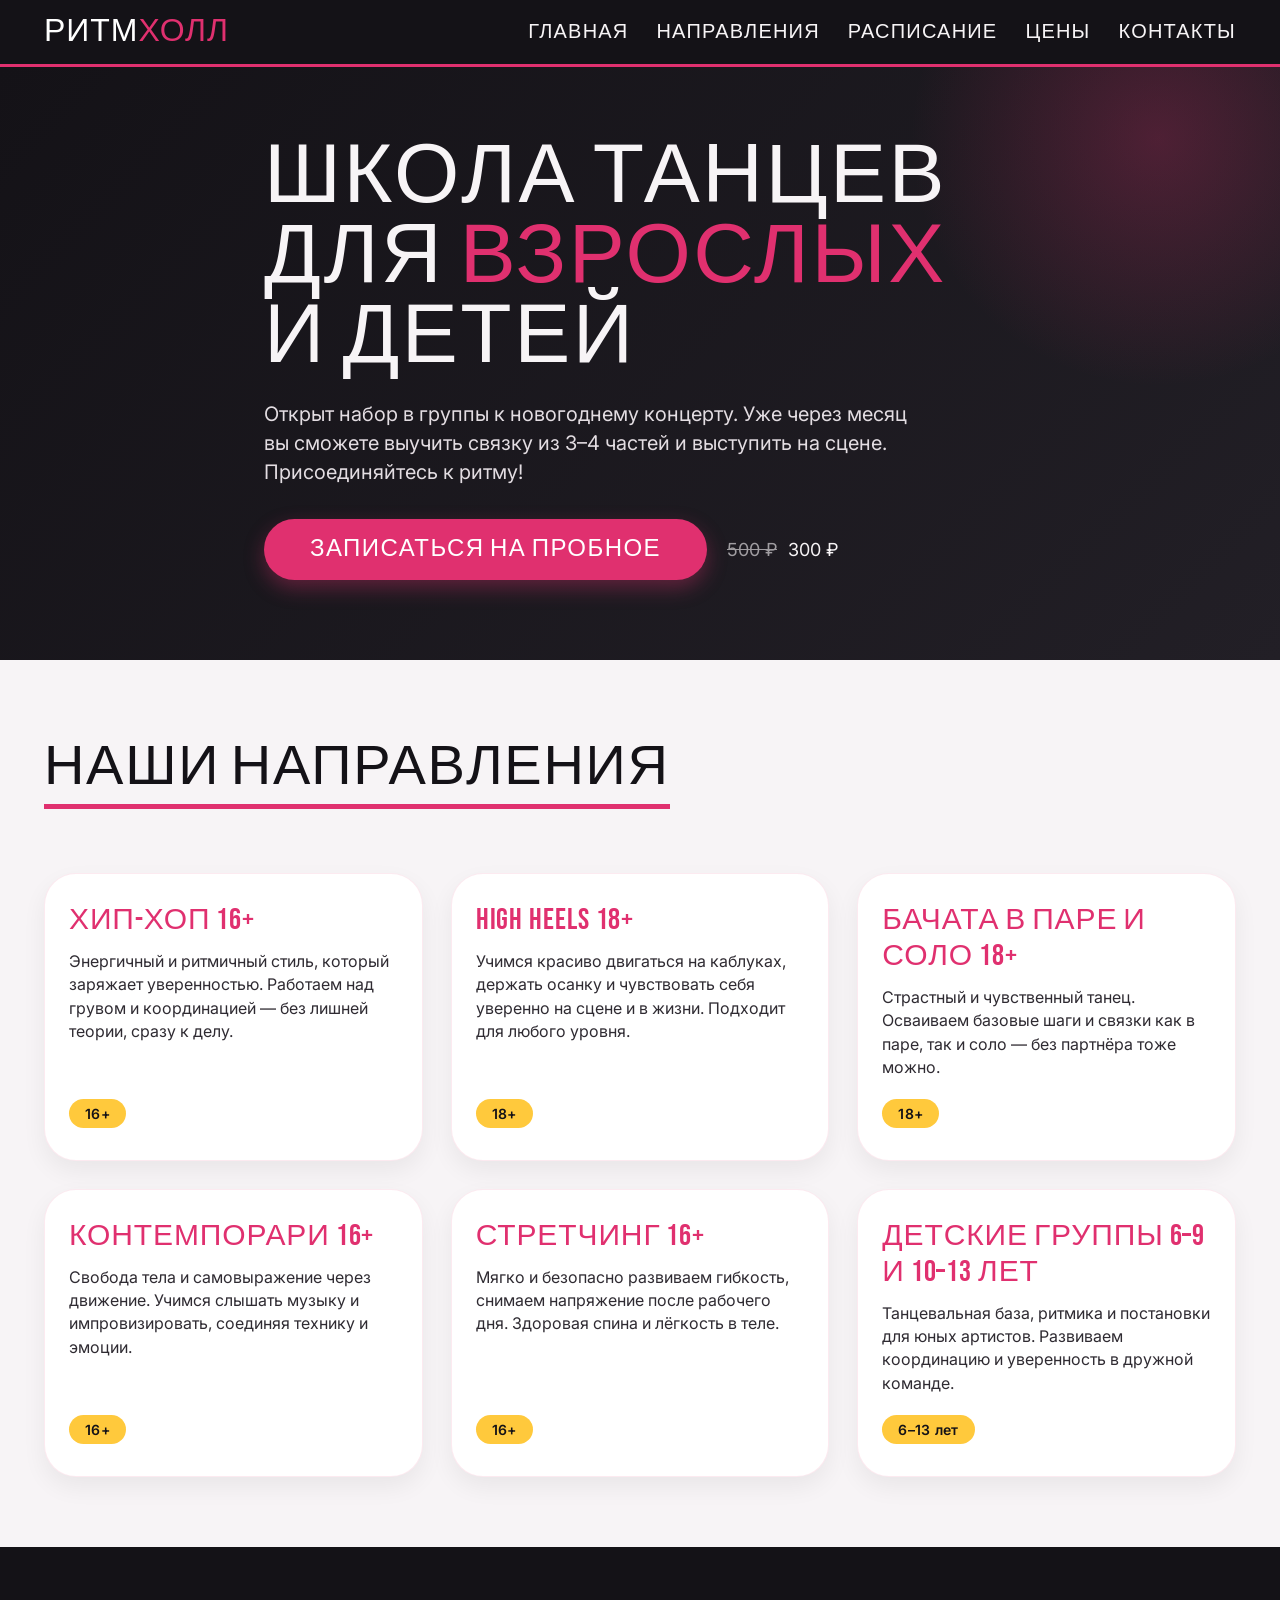
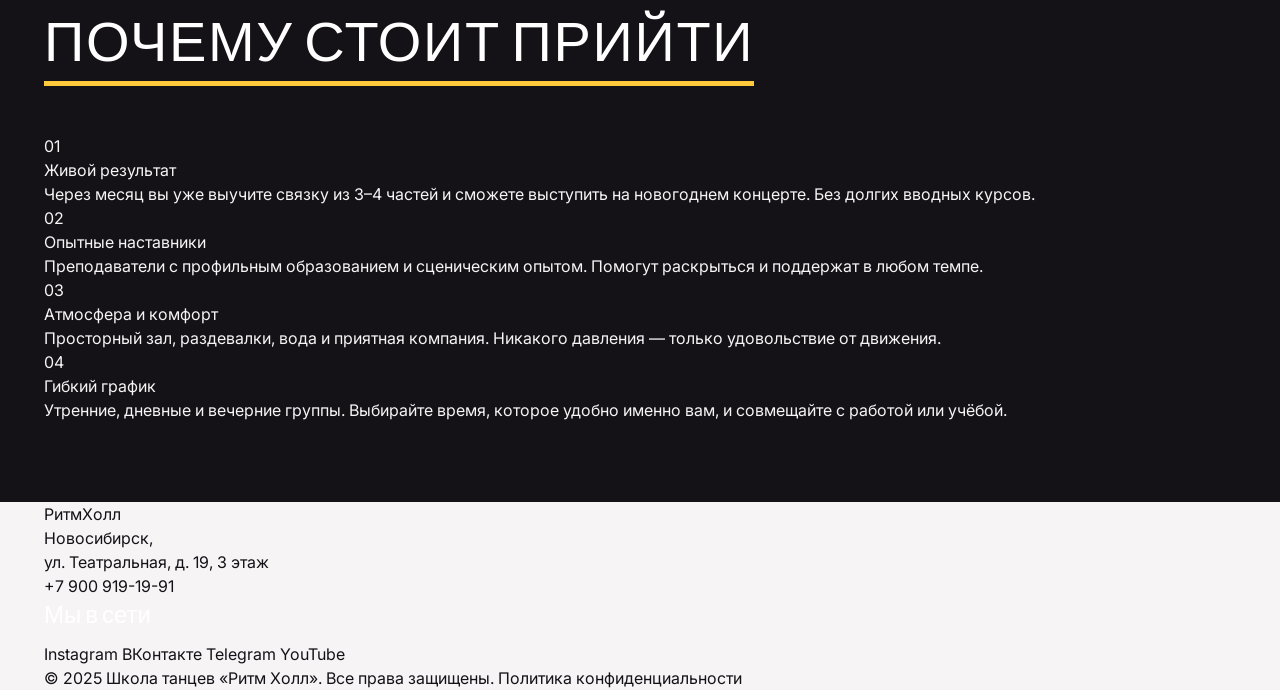
==== index.html @ 7a916256 "Initial commit: 11 pages, styles, prompts" ====
<!DOCTYPE html>
<html lang="ru">
<head>
    <meta charset="UTF-8">
    <meta name="viewport" content="width=device-width, initial-scale=1.0">
    <title>Ритм Холл — школа танцев для взрослых и детей</title>
    
    <!-- Google Fonts: Bebas Neue для заголовков, Inter для текста -->
    <link rel="preconnect" href="https://fonts.googleapis.com">
    <link rel="preconnect" href="https://fonts.gstatic.com" crossorigin>
    <link href="https://fonts.googleapis.com/css2?family=Bebas+Neue&family=Inter:opsz,wght@14..32,300..700&display=swap" rel="stylesheet">
    
    <!-- Подключение наших стилей -->
    <link rel="stylesheet" href="css/style.css">
</head>
<body>

    <!-- ШАПКА -->
    <header class="header">
        <div class="container header-inner">
            <div class="logo">Ритм<span>Холл</span></div>
            <nav>
                <ul class="nav-menu">
                    <li><a href="index.html" class="nav-link">Главная</a></li>
                    <li><a href="styles.html" class="nav-link">Направления</a></li>
                    <li><a href="schedule.html" class="nav-link">Расписание</a></li>
                    <li><a href="prices.html" class="nav-link">Цены</a></li>
                    <li><a href="contacts.html" class="nav-link">Контакты</a></li>
                </ul>
            </nav>
        </div>
    </header>

    <!-- ПЕРВЫЙ ЭКРАН (HERO) -->
    <section class="hero">
        <div class="container hero-content">
            <h1>Школа танцев<br> для <span>взрослых</span><br> и детей</h1>
            <p class="hero-subtitle">
                Открыт набор в группы к новогоднему концерту. 
                Уже через месяц вы сможете выучить связку из 3–4 частей 
                и выступить на сцене. Присоединяйтесь к ритму!
            </p>
            <div>
                <a href="contacts.html" class="btn">Записаться на пробное</a>
                <span class="btn-price"><s>500 ₽</s> 300 ₽</span>
            </div>
        </div>
    </section>

    <!-- НАПРАВЛЕНИЯ -->
    <section id="directions" class="directions">
        <div class="container">
            <h2 class="section-title">Наши направления</h2>
            <div class="directions-grid">
                <!-- 1. Хип-хоп 16+ -->
                <div class="card">
                    <div class="card-title">Хип-хоп 16+</div>
                    <p class="card-desc">Энергичный и ритмичный стиль, который заряжает уверенностью. Работаем над грувом и координацией — без лишней теории, сразу к делу.</p>
                    <span class="card-tag">16+</span>
                </div>
                <!-- 2. High heels 18+ -->
                <div class="card">
                    <div class="card-title">High heels 18+</div>
                    <p class="card-desc">Учимся красиво двигаться на каблуках, держать осанку и чувствовать себя уверенно на сцене и в жизни. Подходит для любого уровня.</p>
                    <span class="card-tag">18+</span>
                </div>
                <!-- 3. Бачата в паре и соло 18+ -->
                <div class="card">
                    <div class="card-title">Бачата в паре и соло 18+</div>
                    <p class="card-desc">Страстный и чувственный танец. Осваиваем базовые шаги и связки как в паре, так и соло — без партнёра тоже можно.</p>
                    <span class="card-tag">18+</span>
                </div>
                <!-- 4. Контемпорари 16+ -->
                <div class="card">
                    <div class="card-title">Контемпорари 16+</div>
                    <p class="card-desc">Свобода тела и самовыражение через движение. Учимся слышать музыку и импровизировать, соединяя технику и эмоции.</p>
                    <span class="card-tag">16+</span>
                </div>
                <!-- 5. Стретчинг 16+ -->
                <div class="card">
                    <div class="card-title">Стретчинг 16+</div>
                    <p class="card-desc">Мягко и безопасно развиваем гибкость, снимаем напряжение после рабочего дня. Здоровая спина и лёгкость в теле.</p>
                    <span class="card-tag">16+</span>
                </div>
                <!-- 6. Детские группы 6–9 и 10–13 лет -->
                <div class="card">
                    <div class="card-title">Детские группы 6–9 и 10–13 лет</div>
                    <p class="card-desc">Танцевальная база, ритмика и постановки для юных артистов. Развиваем координацию и уверенность в дружной команде.</p>
                    <span class="card-tag">6–13 лет</span>
                </div>
            </div>
        </div>
    </section>

    <!-- ПРЕИМУЩЕСТВА -->
    <section class="advantages">
        <div class="container">
            <h2 class="section-title">Почему стоит прийти</h2>
            <div class="advantages-grid">
                <div class="adv-item">
                    <div class="adv-icon">01</div>
                    <div class="adv-title">Живой результат</div>
                    <p class="adv-text">Через месяц вы уже выучите связку из 3–4 частей и сможете выступить на новогоднем концерте. Без долгих вводных курсов.</p>
                </div>
                <div class="adv-item">
                    <div class="adv-icon">02</div>
                    <div class="adv-title">Опытные наставники</div>
                    <p class="adv-text">Преподаватели с профильным образованием и сценическим опытом. Помогут раскрыться и поддержат в любом темпе.</p>
                </div>
                <div class="adv-item">
                    <div class="adv-icon">03</div>
                    <div class="adv-title">Атмосфера и комфорт</div>
                    <p class="adv-text">Просторный зал, раздевалки, вода и приятная компания. Никакого давления — только удовольствие от движения.</p>
                </div>
                <div class="adv-item">
                    <div class="adv-icon">04</div>
                    <div class="adv-title">Гибкий график</div>
                    <p class="adv-text">Утренние, дневные и вечерние группы. Выбирайте время, которое удобно именно вам, и совмещайте с работой или учёбой.</p>
                </div>
            </div>
        </div>
    </section>

    <!-- ПОДВАЛ -->
    <footer class="footer">
        <div class="container">
            <div class="footer-inner">
                <div class="footer-contacts">
                    <div class="logo-footer">Ритм<span>Холл</span></div>
                    <p>Новосибирск,<br> ул. Театральная, д. 19, 3 этаж</p>
                    <p><a href="tel:+79009191991" class="footer-phone">+7 900 919-19-91</a></p>
                </div>
                <div class="footer-social">
                    <div style="font-family: 'Bebas Neue', sans-serif; font-size: 24px; color: var(--white); margin-bottom: 8px;">Мы в сети</div>
                    <div class="social-links">
                        <a href="#" target="_blank">Instagram</a>
                        <a href="#" target="_blank">ВКонтакте</a>
                        <a href="#" target="_blank">Telegram</a>
                        <a href="#" target="_blank">YouTube</a>
                    </div>
                </div>
            </div>
            <div class="footer-policy">
                <span>© 2025 Школа танцев «Ритм Холл». Все права защищены.</span>
                <a href="privacy.html" class="btn-policy">Политика конфиденциальности</a>
            </div>
        </div>
    </footer>

</body>
</html>
---- css/style.css ----
/* ---------- СБРОС И БАЗОВЫЕ ПЕРЕМЕННЫЕ ---------- */
        * {
            margin: 0;
            padding: 0;
            box-sizing: border-box;
        }

        :root {
            --crimson: #E0306F;
            --black: #141217;
            --light: #F7F4F6;
            --yellow: #FFC93C;
            --white: #ffffff;
            --gray-soft: #e9e3e8;
        }

        body {
            background-color: var(--light);
            font-family: 'Inter', sans-serif;
            color: var(--black);
            line-height: 1.5;
            -webkit-font-smoothing: antialiased;
        }

        h1, h2, h3, .logo, .nav-link, .btn, .card-title {
            font-family: 'Bebas Neue', sans-serif;
            letter-spacing: 0.03em;
            font-weight: 400;
            line-height: 1.1;
        }

        a {
            text-decoration: none;
            color: inherit;
        }

        img {
            max-width: 100%;
            display: block;
        }

        .container {
            max-width: 1240px;
            margin: 0 auto;
            padding: 0 24px;
        }

        /* ---------- ШАПКА ---------- */
        .header {
            background-color: var(--black);
            color: var(--light);
            padding: 16px 0;
            border-bottom: 3px solid var(--crimson);
            position: sticky;
            top: 0;
            z-index: 10;
        }

        .header-inner {
            display: flex;
            align-items: center;
            justify-content: space-between;
            flex-wrap: wrap;
            gap: 20px;
        }

        .logo {
            font-size: 32px;
            color: var(--white);
            line-height: 1;
            text-transform: uppercase;
        }

        .logo span {
            color: var(--crimson);
        }

        .nav-menu {
            display: flex;
            flex-wrap: wrap;
            gap: 28px;
            list-style: none;
        }

        .nav-link {
            font-size: 20px;
            color: var(--light);
            transition: color 0.2s ease;
            text-transform: uppercase;
            letter-spacing: 0.06em;
        }

        .nav-link:hover {
            color: var(--yellow);
        }

        /* ---------- HERO ---------- */
        .hero {
            background: linear-gradient(135deg, var(--black) 0%, #221f26 100%);
            color: var(--light);
            padding: 70px 0 80px;
            position: relative;
            overflow: hidden;
        }

        .hero::after {
            content: "";
            position: absolute;
            top: -30%;
            right: -10%;
            width: 500px;
            height: 500px;
            background: radial-gradient(circle, rgba(224, 48, 111, 0.25) 0%, transparent 70%);
            border-radius: 50%;
            pointer-events: none;
            z-index: 0;
        }

        .hero-content {
            position: relative;
            z-index: 1;
            max-width: 800px;
        }

        .hero h1 {
            font-size: clamp(48px, 10vw, 84px);
            line-height: 0.95;
            margin-bottom: 24px;
            text-transform: uppercase;
        }

        .hero h1 span {
            color: var(--crimson);
        }

        .hero-subtitle {
            font-size: 20px;
            font-weight: 400;
            max-width: 650px;
            margin-bottom: 32px;
            color: #e3dde2;
            line-height: 1.45;
        }

        .hero-subtitle strong {
            color: var(--yellow);
            font-weight: 600;
        }

        .btn {
            display: inline-block;
            background-color: var(--crimson);
            color: var(--white);
            font-size: 24px;
            padding: 14px 44px;
            border-radius: 60px;
            border: none;
            cursor: pointer;
            transition: all 0.25s ease;
            box-shadow: 0 8px 20px rgba(224, 48, 111, 0.35);
            text-transform: uppercase;
            letter-spacing: 0.06em;
            font-family: 'Bebas Neue', sans-serif;
            line-height: 1.2;
            border: 2px solid transparent;
        }

        .btn:hover {
            background-color: var(--yellow);
            color: var(--black);
            box-shadow: 0 10px 24px rgba(255, 201, 60, 0.5);
            transform: translateY(-2px);
            border-color: var(--black);
        }

        .btn-price {
            font-size: 18px;
            color: var(--light);
            margin-left: 16px;
            font-family: 'Inter', sans-serif;
            font-weight: 400;
            letter-spacing: 0;
        }

        .btn-price s {
            opacity: 0.6;
            margin-right: 6px;
        }

        /* ---------- НАПРАВЛЕНИЯ ---------- */
        .directions {
            padding: 80px 0 70px;
            background-color: var(--light);
        }

        .section-title {
            font-size: clamp(40px, 6vw, 56px);
            color: var(--black);
            margin-bottom: 16px;
            text-transform: uppercase;
            display: inline-block;
            border-bottom: 5px solid var(--crimson);
            padding-bottom: 8px;
            line-height: 1;
        }

        .directions-grid {
            display: grid;
            grid-template-columns: repeat(auto-fill, minmax(290px, 1fr));
            gap: 28px;
            margin-top: 48px;
        }

        .card {
            background-color: var(--white);
            border-radius: 32px;
            padding: 28px 24px 32px;
            box-shadow: 0 10px 24px rgba(20, 18, 23, 0.06);
            transition: transform 0.2s ease, box-shadow 0.2s ease;
            border: 1px solid rgba(224, 48, 111, 0.1);
            display: flex;
            flex-direction: column;
        }

        .card:hover {
            transform: translateY(-6px);
            box-shadow: 0 18px 32px rgba(224, 48, 111, 0.15);
            border-color: var(--crimson);
        }

        .card-title {
            font-size: 30px;
            color: var(--crimson);
            margin-bottom: 12px;
            line-height: 1.2;
            text-transform: uppercase;
        }

        .card-desc {
            font-size: 16px;
            color: #2f2b32;
            line-height: 1.45;
            flex-grow: 1;
        }

        .card-tag {
            display: inline-block;
            background-color: var(--yellow);
            color: var(--black);
            font-weight: 600;
            font-size: 14px;
            padding: 4px 16px;
            border-radius: 30px;
            margin-top: 20px;
            align-self: flex-start;
            font-family: 'Inter', sans-serif;
            letter-spacing: 0.02em;
        }

        /* ---------- ПРЕИМУЩЕСТВА ---------- */
        .advantages {
            background-color: var(--black);
            color: var(--light);
            padding: 70px 0 80px;
        }

        .advantages .section-title {
            color: var(--white);
            border-bottom-color: var(--yellow);
            margin-bottom: 48px;
        }
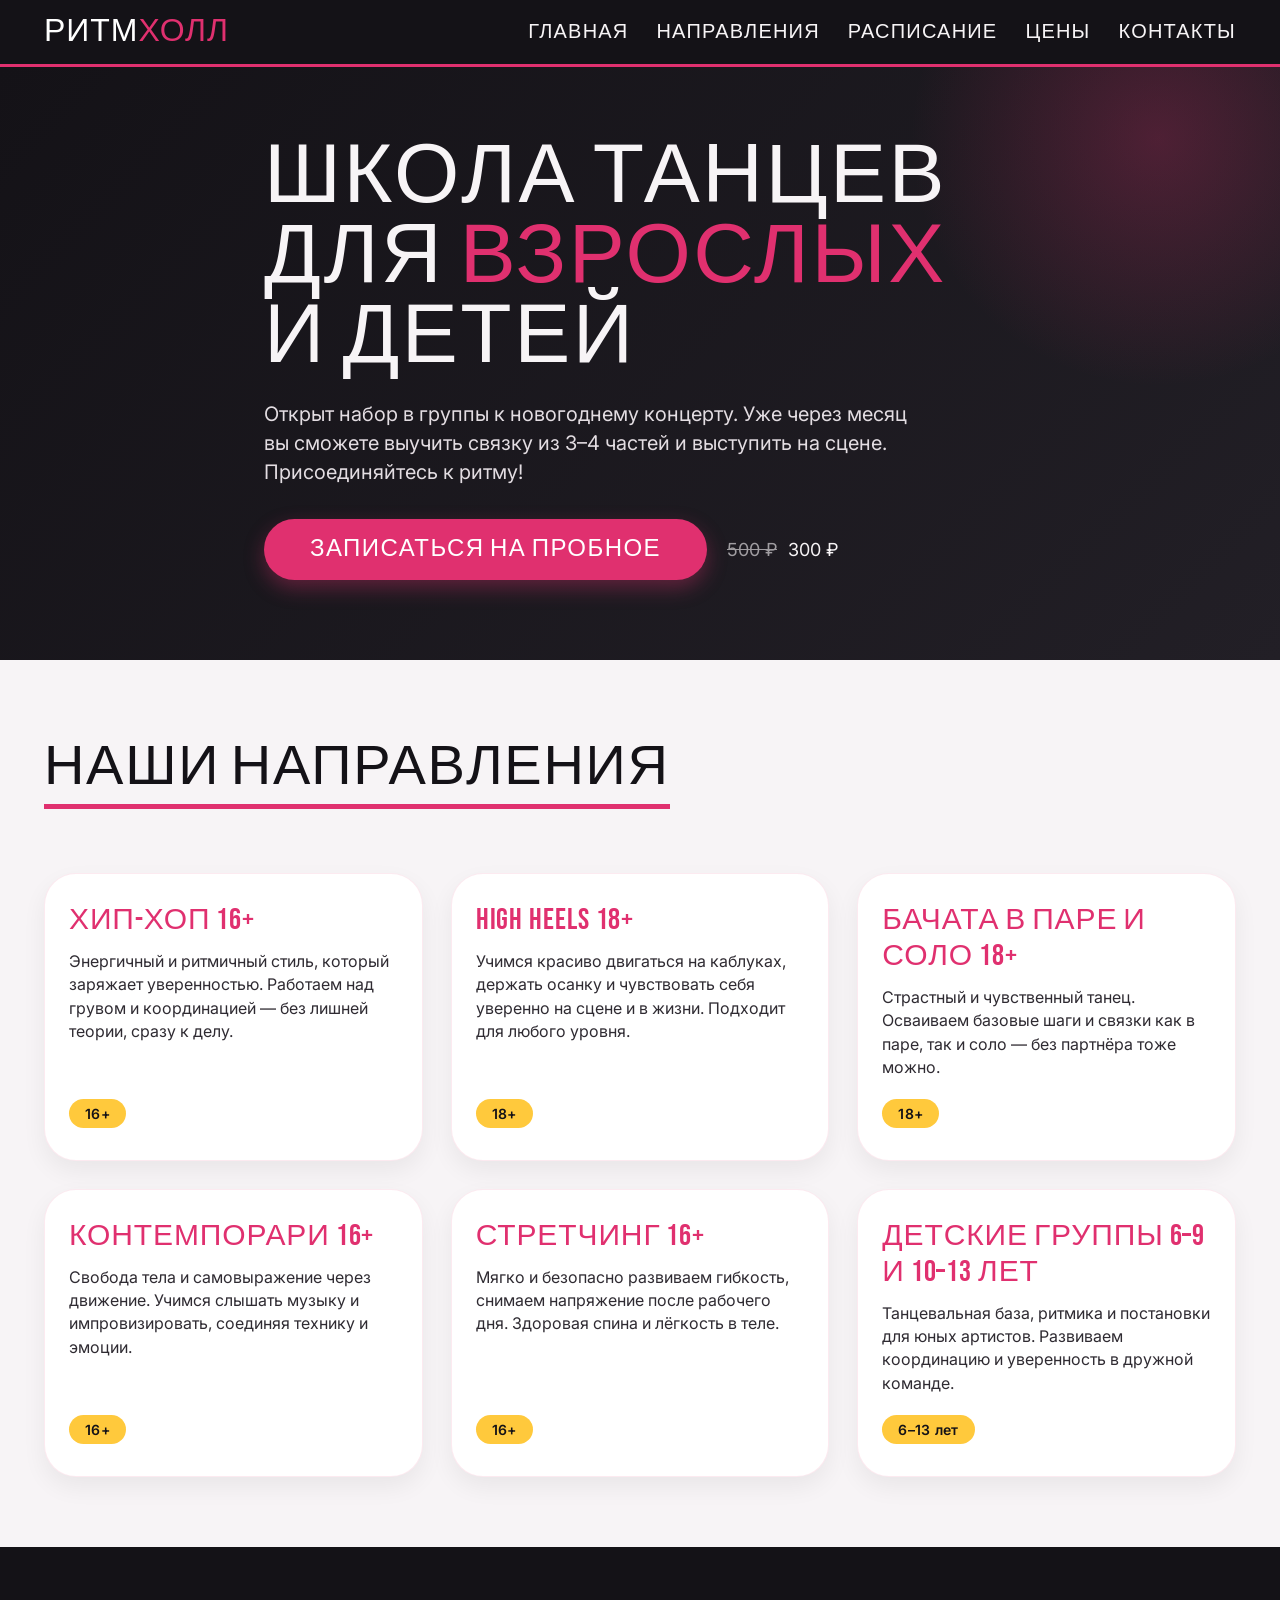
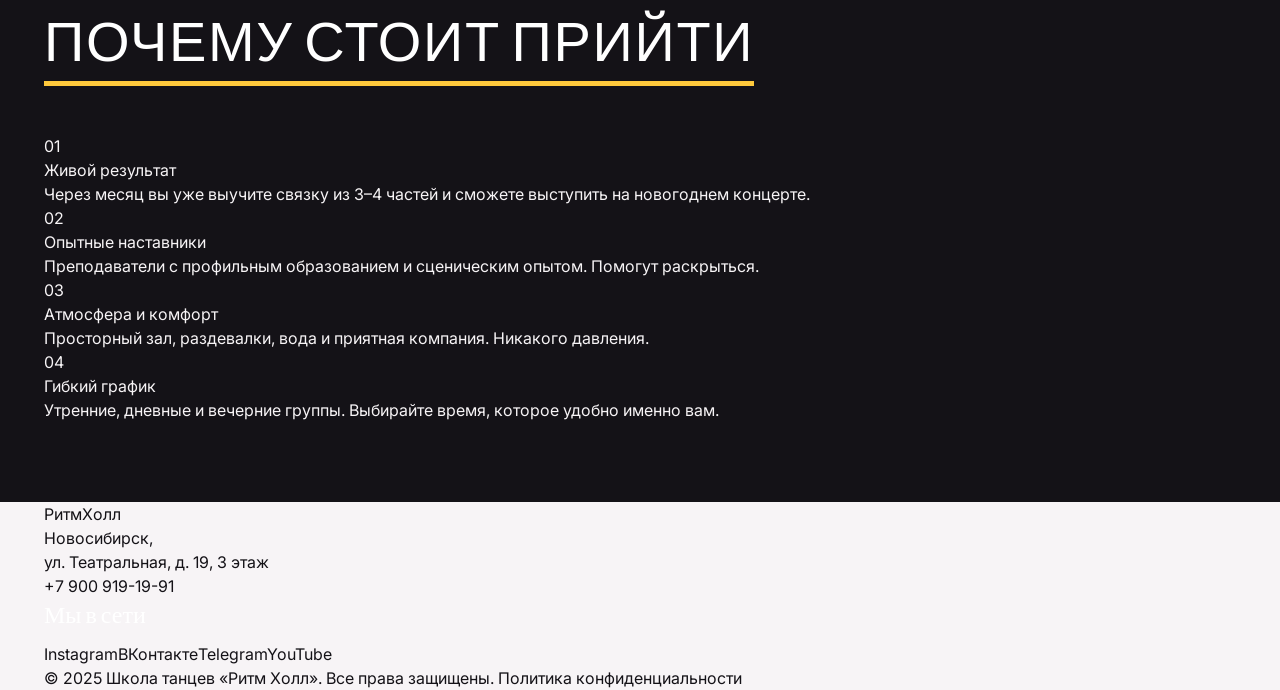
==== commit 15f42bf3: "Added GA4 to all pages and cleaned up HTML" ====
--- a/index.html
+++ b/index.html
@@ -1,21 +1,23 @@
 <!DOCTYPE html>
 <html lang="ru">
 <head>
+    <!-- Google tag (gtag.js) -->
+    <script async src="https://www.googletagmanager.com/gtag/js?id=G-K0RDRQXZ9W"></script>
+    <script>
+      window.dataLayer = window.dataLayer || [];
+      function gtag(){dataLayer.push(arguments);}
+      gtag('js', new Date());
+      gtag('config', 'G-K0RDRQXZ9W');
+    </script>
     <meta charset="UTF-8">
     <meta name="viewport" content="width=device-width, initial-scale=1.0">
     <title>Ритм Холл — школа танцев для взрослых и детей</title>
-    
-    <!-- Google Fonts: Bebas Neue для заголовков, Inter для текста -->
     <link rel="preconnect" href="https://fonts.googleapis.com">
     <link rel="preconnect" href="https://fonts.gstatic.com" crossorigin>
     <link href="https://fonts.googleapis.com/css2?family=Bebas+Neue&family=Inter:opsz,wght@14..32,300..700&display=swap" rel="stylesheet">
-    
-    <!-- Подключение наших стилей -->
     <link rel="stylesheet" href="css/style.css">
 </head>
 <body>
-
-    <!-- ШАПКА -->
     <header class="header">
         <div class="container header-inner">
             <div class="logo">Ритм<span>Холл</span></div>
@@ -31,15 +33,10 @@
         </div>
     </header>
 
-    <!-- ПЕРВЫЙ ЭКРАН (HERO) -->
     <section class="hero">
         <div class="container hero-content">
             <h1>Школа танцев<br> для <span>взрослых</span><br> и детей</h1>
-            <p class="hero-subtitle">
-                Открыт набор в группы к новогоднему концерту. 
-                Уже через месяц вы сможете выучить связку из 3–4 частей 
-                и выступить на сцене. Присоединяйтесь к ритму!
-            </p>
+            <p class="hero-subtitle">Открыт набор в группы к новогоднему концерту. Уже через месяц вы сможете выучить связку из 3–4 частей и выступить на сцене. Присоединяйтесь к ритму!</p>
             <div>
                 <a href="contacts.html" class="btn">Записаться на пробное</a>
                 <span class="btn-price"><s>500 ₽</s> 300 ₽</span>
@@ -47,81 +44,32 @@
         </div>
     </section>
 
-    <!-- НАПРАВЛЕНИЯ -->
     <section id="directions" class="directions">
         <div class="container">
             <h2 class="section-title">Наши направления</h2>
             <div class="directions-grid">
-                <!-- 1. Хип-хоп 16+ -->
-                <div class="card">
-                    <div class="card-title">Хип-хоп 16+</div>
-                    <p class="card-desc">Энергичный и ритмичный стиль, который заряжает уверенностью. Работаем над грувом и координацией — без лишней теории, сразу к делу.</p>
-                    <span class="card-tag">16+</span>
-                </div>
-                <!-- 2. High heels 18+ -->
-                <div class="card">
-                    <div class="card-title">High heels 18+</div>
-                    <p class="card-desc">Учимся красиво двигаться на каблуках, держать осанку и чувствовать себя уверенно на сцене и в жизни. Подходит для любого уровня.</p>
-                    <span class="card-tag">18+</span>
-                </div>
-                <!-- 3. Бачата в паре и соло 18+ -->
-                <div class="card">
-                    <div class="card-title">Бачата в паре и соло 18+</div>
-                    <p class="card-desc">Страстный и чувственный танец. Осваиваем базовые шаги и связки как в паре, так и соло — без партнёра тоже можно.</p>
-                    <span class="card-tag">18+</span>
-                </div>
-                <!-- 4. Контемпорари 16+ -->
-                <div class="card">
-                    <div class="card-title">Контемпорари 16+</div>
-                    <p class="card-desc">Свобода тела и самовыражение через движение. Учимся слышать музыку и импровизировать, соединяя технику и эмоции.</p>
-                    <span class="card-tag">16+</span>
-                </div>
-                <!-- 5. Стретчинг 16+ -->
-                <div class="card">
-                    <div class="card-title">Стретчинг 16+</div>
-                    <p class="card-desc">Мягко и безопасно развиваем гибкость, снимаем напряжение после рабочего дня. Здоровая спина и лёгкость в теле.</p>
-                    <span class="card-tag">16+</span>
-                </div>
-                <!-- 6. Детские группы 6–9 и 10–13 лет -->
-                <div class="card">
-                    <div class="card-title">Детские группы 6–9 и 10–13 лет</div>
-                    <p class="card-desc">Танцевальная база, ритмика и постановки для юных артистов. Развиваем координацию и уверенность в дружной команде.</p>
-                    <span class="card-tag">6–13 лет</span>
-                </div>
+                <div class="card"><div class="card-title">Хип-хоп 16+</div><p class="card-desc">Энергичный и ритмичный стиль, который заряжает уверенностью. Работаем над грувом и координацией — без лишней теории, сразу к делу.</p><span class="card-tag">16+</span></div>
+                <div class="card"><div class="card-title">High heels 18+</div><p class="card-desc">Учимся красиво двигаться на каблуках, держать осанку и чувствовать себя уверенно на сцене и в жизни. Подходит для любого уровня.</p><span class="card-tag">18+</span></div>
+                <div class="card"><div class="card-title">Бачата в паре и соло 18+</div><p class="card-desc">Страстный и чувственный танец. Осваиваем базовые шаги и связки как в паре, так и соло — без партнёра тоже можно.</p><span class="card-tag">18+</span></div>
+                <div class="card"><div class="card-title">Контемпорари 16+</div><p class="card-desc">Свобода тела и самовыражение через движение. Учимся слышать музыку и импровизировать, соединяя технику и эмоции.</p><span class="card-tag">16+</span></div>
+                <div class="card"><div class="card-title">Стретчинг 16+</div><p class="card-desc">Мягко и безопасно развиваем гибкость, снимаем напряжение после рабочего дня. Здоровая спина и лёгкость в теле.</p><span class="card-tag">16+</span></div>
+                <div class="card"><div class="card-title">Детские группы 6–9 и 10–13 лет</div><p class="card-desc">Танцевальная база, ритмика и постановки для юных артистов. Развиваем координацию и уверенность в дружной команде.</p><span class="card-tag">6–13 лет</span></div>
             </div>
         </div>
     </section>
 
-    <!-- ПРЕИМУЩЕСТВА -->
     <section class="advantages">
         <div class="container">
             <h2 class="section-title">Почему стоит прийти</h2>
             <div class="advantages-grid">
-                <div class="adv-item">
-                    <div class="adv-icon">01</div>
-                    <div class="adv-title">Живой результат</div>
-                    <p class="adv-text">Через месяц вы уже выучите связку из 3–4 частей и сможете выступить на новогоднем концерте. Без долгих вводных курсов.</p>
-                </div>
-                <div class="adv-item">
-                    <div class="adv-icon">02</div>
-                    <div class="adv-title">Опытные наставники</div>
-                    <p class="adv-text">Преподаватели с профильным образованием и сценическим опытом. Помогут раскрыться и поддержат в любом темпе.</p>
-                </div>
-                <div class="adv-item">
-                    <div class="adv-icon">03</div>
-                    <div class="adv-title">Атмосфера и комфорт</div>
-                    <p class="adv-text">Просторный зал, раздевалки, вода и приятная компания. Никакого давления — только удовольствие от движения.</p>
-                </div>
-                <div class="adv-item">
-                    <div class="adv-icon">04</div>
-                    <div class="adv-title">Гибкий график</div>
-                    <p class="adv-text">Утренние, дневные и вечерние группы. Выбирайте время, которое удобно именно вам, и совмещайте с работой или учёбой.</p>
-                </div>
+                <div class="adv-item"><div class="adv-icon">01</div><div class="adv-title">Живой результат</div><p class="adv-text">Через месяц вы уже выучите связку из 3–4 частей и сможете выступить на новогоднем концерте.</p></div>
+                <div class="adv-item"><div class="adv-icon">02</div><div class="adv-title">Опытные наставники</div><p class="adv-text">Преподаватели с профильным образованием и сценическим опытом. Помогут раскрыться.</p></div>
+                <div class="adv-item"><div class="adv-icon">03</div><div class="adv-title">Атмосфера и комфорт</div><p class="adv-text">Просторный зал, раздевалки, вода и приятная компания. Никакого давления.</p></div>
+                <div class="adv-item"><div class="adv-icon">04</div><div class="adv-title">Гибкий график</div><p class="adv-text">Утренние, дневные и вечерние группы. Выбирайте время, которое удобно именно вам.</p></div>
             </div>
         </div>
     </section>
 
-    <!-- ПОДВАЛ -->
     <footer class="footer">
         <div class="container">
             <div class="footer-inner">
@@ -131,12 +79,9 @@
                     <p><a href="tel:+79009191991" class="footer-phone">+7 900 919-19-91</a></p>
                 </div>
                 <div class="footer-social">
-                    <div style="font-family: 'Bebas Neue', sans-serif; font-size: 24px; color: var(--white); margin-bottom: 8px;">Мы в сети</div>
+                    <div style="font-family: 'Bebas Neue'; font-size: 24px; color: var(--white); margin-bottom: 8px;">Мы в сети</div>
                     <div class="social-links">
-                        <a href="#" target="_blank">Instagram</a>
-                        <a href="#" target="_blank">ВКонтакте</a>
-                        <a href="#" target="_blank">Telegram</a>
-                        <a href="#" target="_blank">YouTube</a>
+                        <a href="#" target="_blank">Instagram</a><a href="#" target="_blank">ВКонтакте</a><a href="#" target="_blank">Telegram</a><a href="#" target="_blank">YouTube</a>
                     </div>
                 </div>
             </div>
@@ -146,6 +91,5 @@
             </div>
         </div>
     </footer>
-
 </body>
 </html>
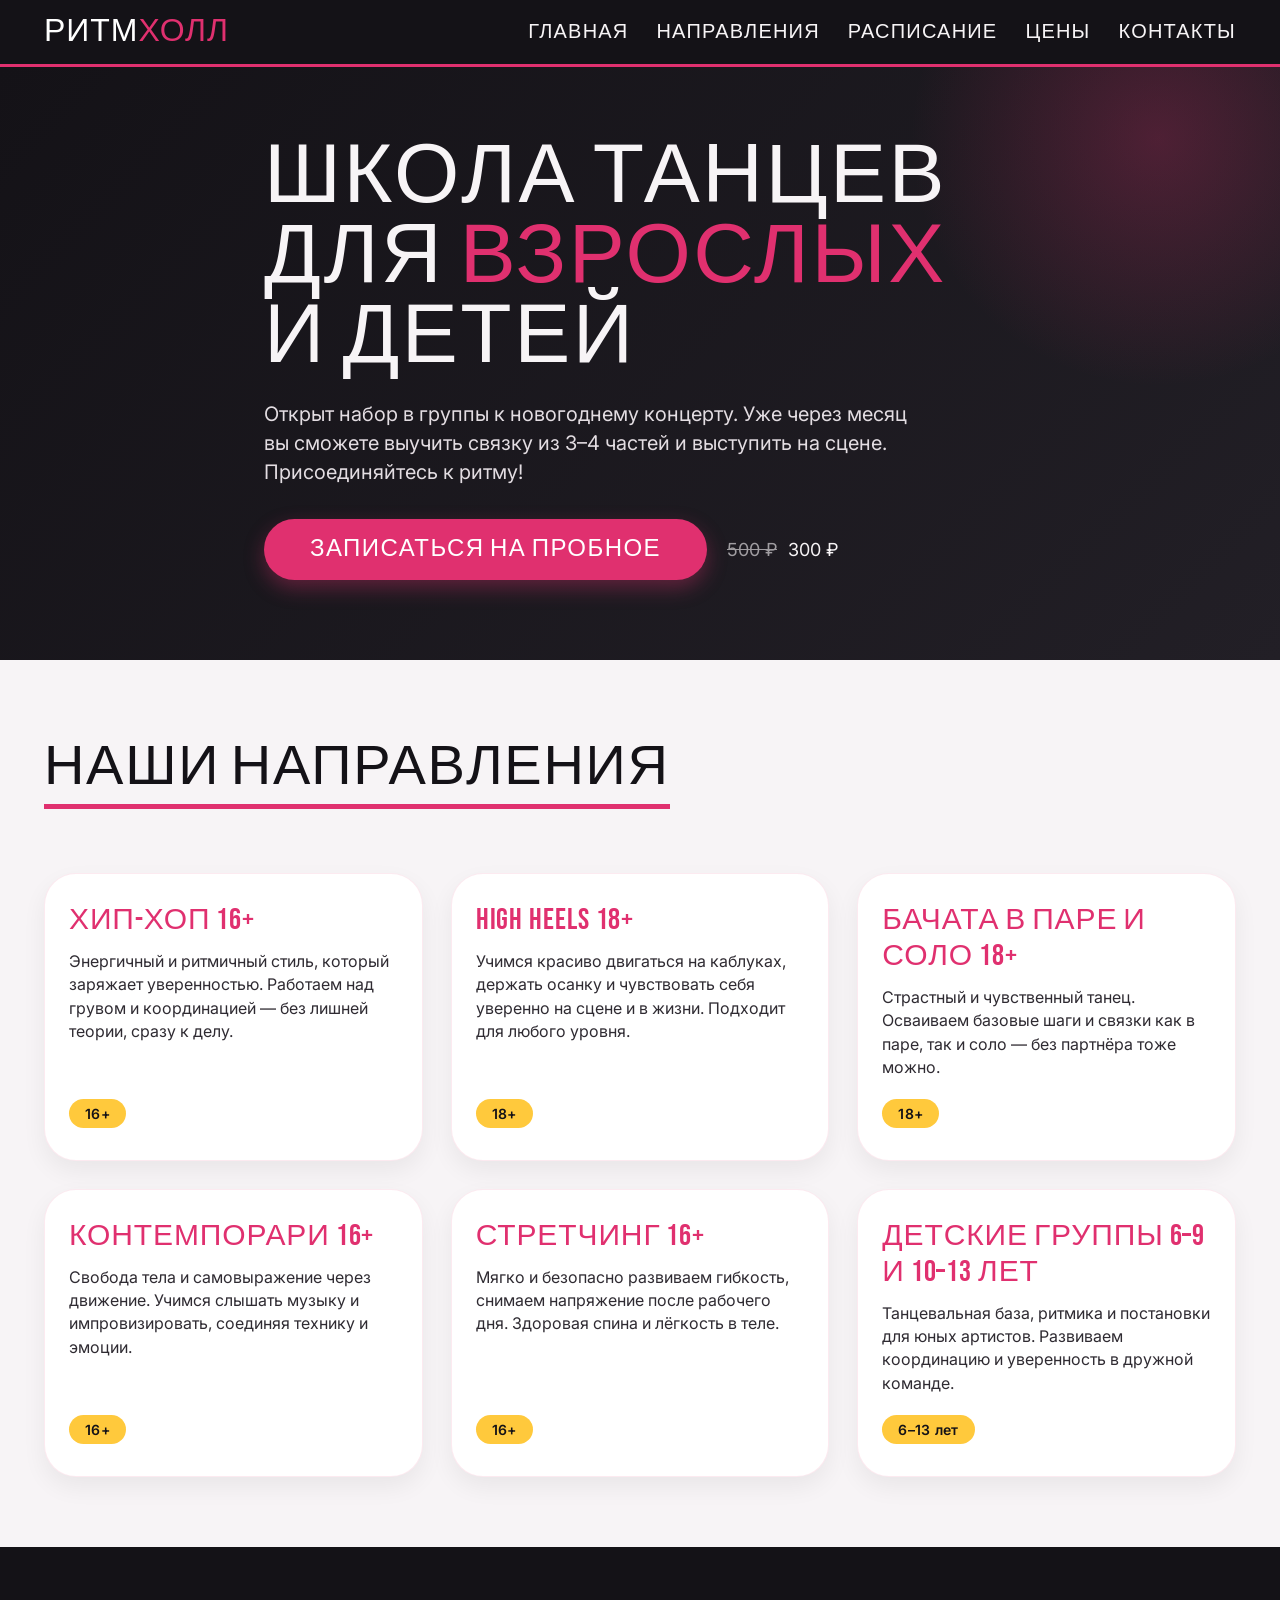
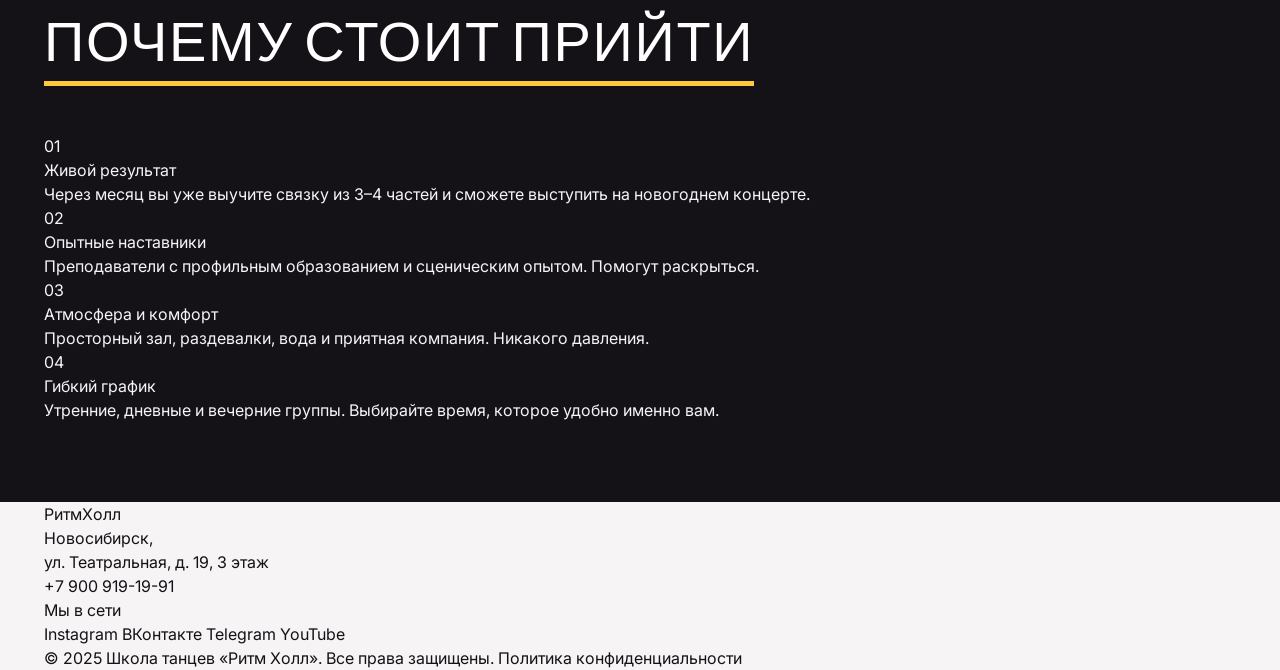
==== commit a732f42b: "Fix footer layout and social links" ====
--- a/index.html
+++ b/index.html
@@ -79,9 +79,12 @@
                     <p><a href="tel:+79009191991" class="footer-phone">+7 900 919-19-91</a></p>
                 </div>
                 <div class="footer-social">
-                    <div style="font-family: 'Bebas Neue'; font-size: 24px; color: var(--white); margin-bottom: 8px;">Мы в сети</div>
+                    <div class="footer-title">Мы в сети</div>
                     <div class="social-links">
-                        <a href="#" target="_blank">Instagram</a><a href="#" target="_blank">ВКонтакте</a><a href="#" target="_blank">Telegram</a><a href="#" target="_blank">YouTube</a>
+                        <a href="https://instagram.com" target="_blank">Instagram</a>
+                        <a href="https://vk.com" target="_blank">ВКонтакте</a>
+                        <a href="https://t.me" target="_blank">Telegram</a>
+                        <a href="https://youtube.com" target="_blank">YouTube</a>
                     </div>
                 </div>
             </div>
@@ -91,5 +94,7 @@
             </div>
         </div>
     </footer>
+    
+    <script src="js/analytics.js"></script>
 </body>
 </html>
